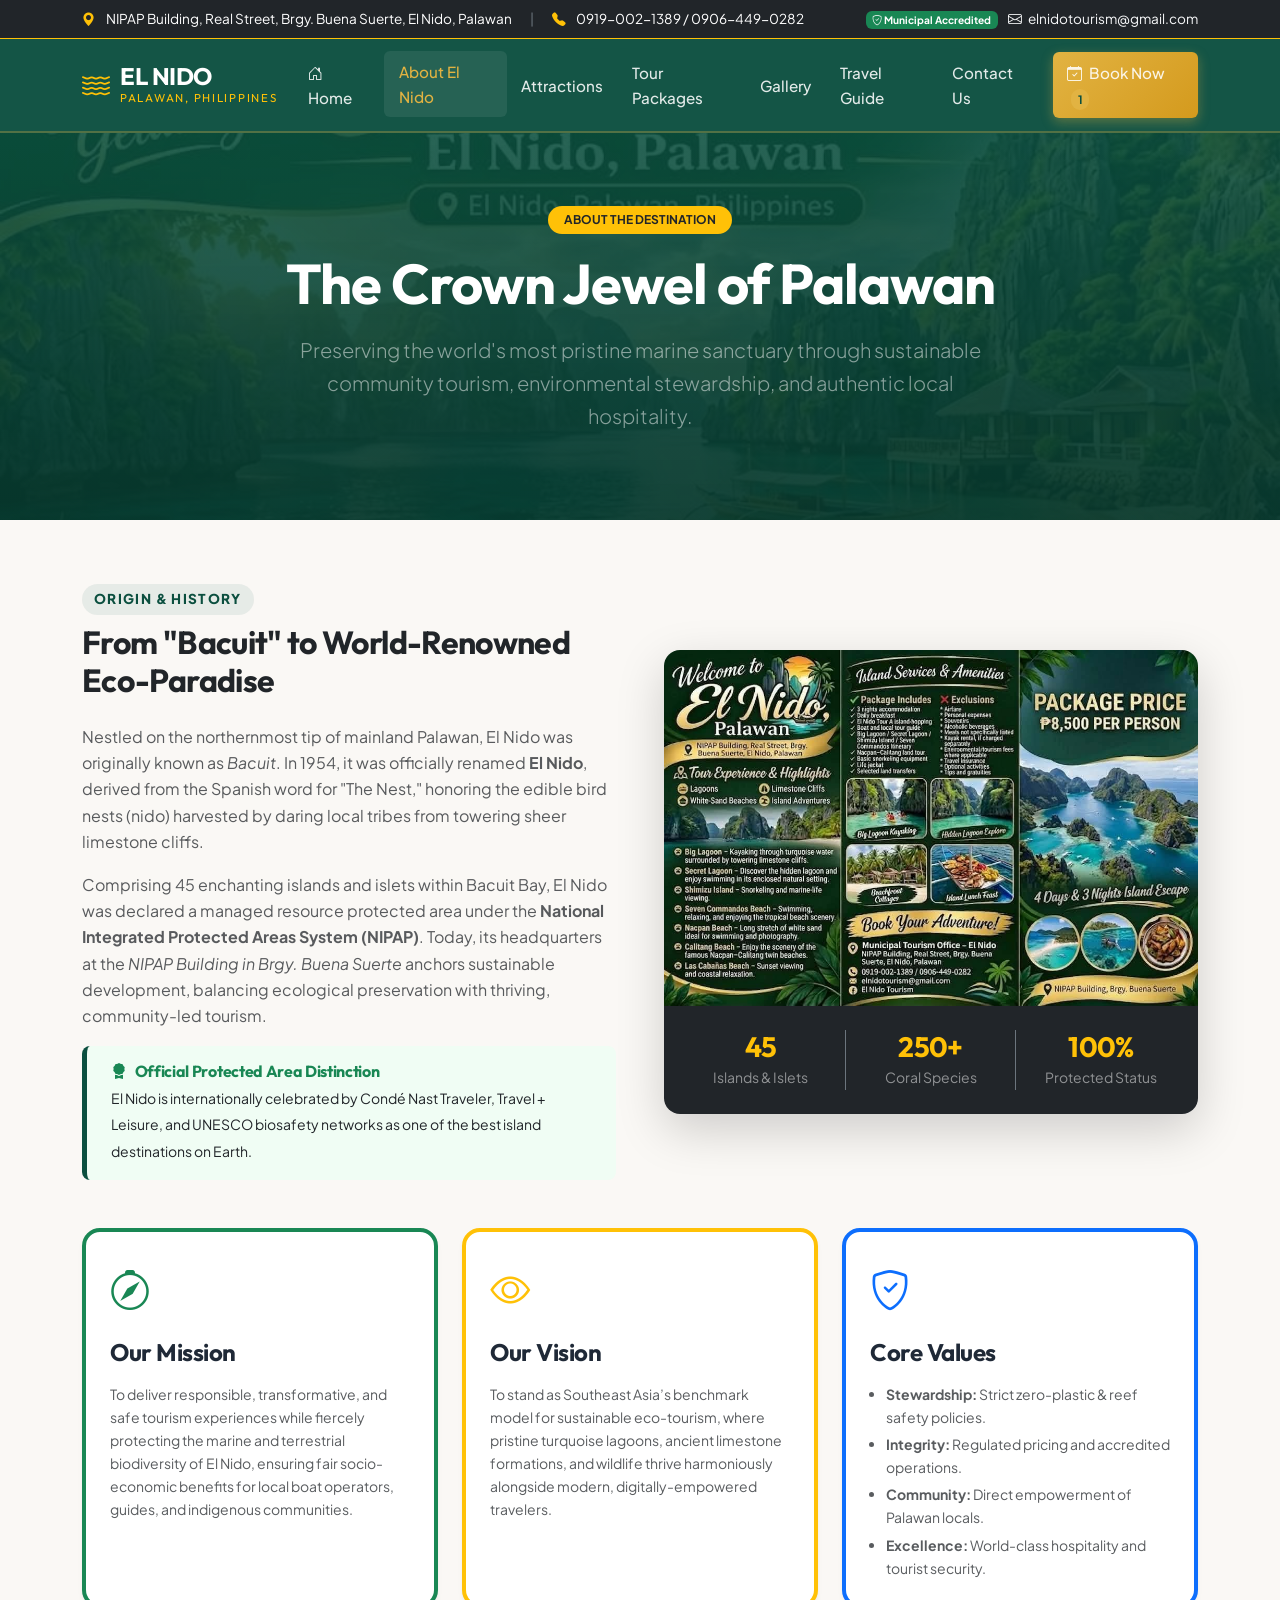
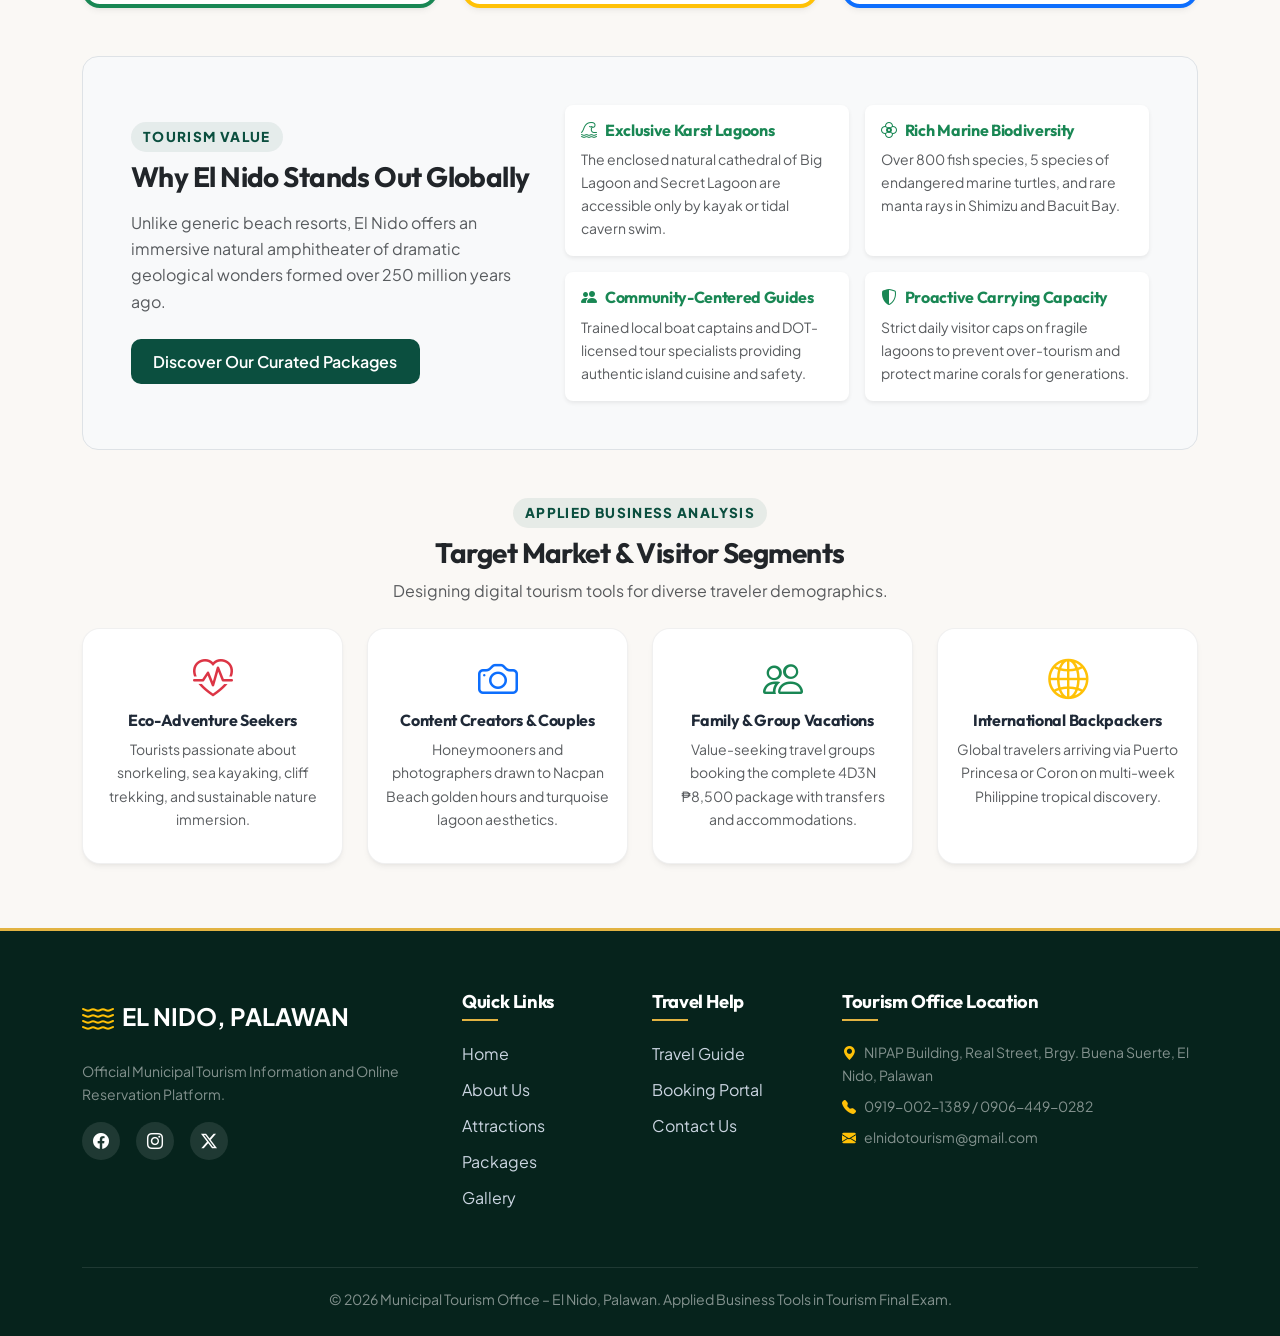
==== about.html @ 51c14d0a "Initial commit: El Nido Palawan Tourism Website" ====
<!DOCTYPE html>
<html lang="en">
<head>
  <meta charset="UTF-8">
  <meta name="viewport" content="width=device-width, initial-scale=1.0">
  <title>About Us | Municipal Tourism Office - El Nido, Palawan</title>
  <meta name="description" content="Discover the background, mission, vision, history, and ecological significance of El Nido, Palawan. Learn how the Municipal Tourism Office safeguards the Bacuit Archipelago.">
  <link rel="preconnect" href="https://fonts.googleapis.com">
  <link rel="preconnect" href="https://fonts.gstatic.com" crossorigin>
  <link href="https://fonts.googleapis.com/css2?family=Outfit:wght@400;600;700;800&family=Plus+Jakarta+Sans:wght@300;400;500;600;700&display=swap" rel="stylesheet">
  <link href="https://cdn.jsdelivr.net/npm/bootstrap@5.3.3/dist/css/bootstrap.min.css" rel="stylesheet">
  <link rel="stylesheet" href="https://cdn.jsdelivr.net/npm/bootstrap-icons@1.11.3/font/bootstrap-icons.min.css">
  <link rel="stylesheet" href="assets/css/style.css">
</head>
<body>

  <!-- TOP TICKER -->
  <div class="py-2 px-3 bg-dark text-white border-bottom border-warning d-none d-md-block" style="font-size: 0.85rem;">
    <div class="container d-flex justify-content-between align-items-center">
      <div>
        <i class="bi bi-geo-alt-fill text-warning me-2"></i>
        <span>NIPAP Building, Real Street, Brgy. Buena Suerte, El Nido, Palawan</span>
        <span class="mx-3 text-secondary">|</span>
        <i class="bi bi-telephone-fill text-warning me-2"></i>
        <span>0919-002-1389 / 0906-449-0282</span>
      </div>
      <div>
        <span class="badge bg-success me-2"><i class="bi bi-shield-check"></i> Municipal Accredited</span>
        <span class="text-light"><i class="bi bi-envelope me-1"></i> elnidotourism@gmail.com</span>
      </div>
    </div>
  </div>

  <!-- NAVIGATION -->
  <nav class="navbar navbar-expand-lg elnido-navbar sticky-top">
    <div class="container">
      <a class="navbar-brand" href="index.html">
        <i class="bi bi-water text-warning fs-3"></i>
        <div>
          <span class="d-block brand-font fw-bold lh-1 text-white">EL NIDO</span>
          <span class="d-block small text-warning fw-normal" style="font-size: 0.72rem; letter-spacing: 0.15em;">PALAWAN, PHILIPPINES</span>
        </div>
      </a>
      <button class="navbar-toggler text-white border-white" type="button" data-bs-toggle="collapse" data-bs-target="#navbarMain">
        <i class="bi bi-list fs-2"></i>
      </button>
      <div class="collapse navbar-collapse" id="navbarMain">
        <ul class="navbar-nav ms-auto mb-2 mb-lg-0 align-items-lg-center">
          <li class="nav-item"><a class="nav-link" href="index.html"><i class="bi bi-house-door me-1"></i> Home</a></li>
          <li class="nav-item"><a class="nav-link active" href="about.html">About El Nido</a></li>
          <li class="nav-item"><a class="nav-link" href="destinations.html">Attractions</a></li>
          <li class="nav-item"><a class="nav-link" href="packages.html">Tour Packages</a></li>
          <li class="nav-item"><a class="nav-link" href="gallery.html">Gallery</a></li>
          <li class="nav-item"><a class="nav-link" href="travel-info.html">Travel Guide</a></li>
          <li class="nav-item"><a class="nav-link" href="contact.html">Contact Us</a></li>
          <li class="nav-item ms-lg-2">
            <a class="nav-link nav-cta-btn" href="booking.html">
              <i class="bi bi-calendar-check me-1"></i> Book Now
              <span class="badge-count" id="bookingCountBadge">0</span>
            </a>
          </li>
        </ul>
      </div>
    </div>
  </nav>

  <!-- PAGE HEADER -->
  <header class="py-5 text-white" style="background: linear-gradient(rgba(11, 79, 63, 0.88), rgba(7, 56, 45, 0.94)), url('assets/images/brochure_back.jpg') center/cover no-repeat;">
    <div class="container py-4 text-center">
      <span class="badge bg-warning text-dark px-3 py-2 rounded-pill fw-bold text-uppercase mb-3">About the Destination</span>
      <h1 class="display-4 fw-bold mb-3">The Crown Jewel of Palawan</h1>
      <p class="lead text-white-50 mx-auto" style="max-width: 720px;">
        Preserving the world's most pristine marine sanctuary through sustainable community tourism, environmental stewardship, and authentic local hospitality.
      </p>
    </div>
  </header>

  <!-- MAIN ABOUT CONTENT -->
  <main class="py-5">
    <div class="container py-3">
      
      <!-- History and Background Section -->
      <div class="row align-items-center g-5 mb-5">
        <div class="col-lg-6">
          <span class="section-tag">Origin &amp; History</span>
          <h2 class="fw-bold text-dark mb-4">From "Bacuit" to World-Renowned Eco-Paradise</h2>
          <p class="text-muted">
            Nestled on the northernmost tip of mainland Palawan, El Nido was originally known as <em>Bacuit</em>. In 1954, it was officially renamed <strong>El Nido</strong>, derived from the Spanish word for "The Nest," honoring the edible bird nests (nido) harvested by daring local tribes from towering sheer limestone cliffs.
          </p>
          <p class="text-muted">
            Comprising 45 enchanting islands and islets within Bacuit Bay, El Nido was declared a managed resource protected area under the <strong>National Integrated Protected Areas System (NIPAP)</strong>. Today, its headquarters at the <em>NIPAP Building in Brgy. Buena Suerte</em> anchors sustainable development, balancing ecological preservation with thriving, community-led tourism.
          </p>
          <div class="official-brochure-banner mt-3">
            <h6 class="fw-bold text-success mb-1"><i class="bi bi-award-fill me-2"></i>Official Protected Area Distinction</h6>
            <small class="text-dark">El Nido is internationally celebrated by Condé Nast Traveler, Travel + Leisure, and UNESCO biosafety networks as one of the best island destinations on Earth.</small>
          </div>
        </div>
        <div class="col-lg-6">
          <div class="card border-0 shadow-lg rounded-4 overflow-hidden">
            <img src="assets/images/brochure_front.jpg" alt="El Nido Palawan Landscapes" class="img-fluid" style="object-position: center; max-height: 440px; object-fit: cover;">
            <div class="card-body bg-dark text-white p-4">
              <div class="row text-center">
                <div class="col-4 border-end border-secondary">
                  <h3 class="fw-bold text-warning mb-0">45</h3>
                  <small class="text-white-50">Islands &amp; Islets</small>
                </div>
                <div class="col-4 border-end border-secondary">
                  <h3 class="fw-bold text-warning mb-0">250+</h3>
                  <small class="text-white-50">Coral Species</small>
                </div>
                <div class="col-4">
                  <h3 class="fw-bold text-warning mb-0">100%</h3>
                  <small class="text-white-50">Protected Status</small>
                </div>
              </div>
            </div>
          </div>
        </div>
      </div>

      <!-- Mission, Vision & Core Values -->
      <div class="row g-4 mb-5">
        <div class="col-md-4">
          <div class="custom-card p-4 h-100 border-top border-4 border-success">
            <div class="text-success fs-1 mb-3"><i class="bi bi-compass"></i></div>
            <h4 class="fw-bold mb-3">Our Mission</h4>
            <p class="text-muted small">
              To deliver responsible, transformative, and safe tourism experiences while fiercely protecting the marine and terrestrial biodiversity of El Nido, ensuring fair socio-economic benefits for local boat operators, guides, and indigenous communities.
            </p>
          </div>
        </div>
        <div class="col-md-4">
          <div class="custom-card p-4 h-100 border-top border-4 border-warning">
            <div class="text-warning fs-1 mb-3"><i class="bi bi-eye"></i></div>
            <h4 class="fw-bold mb-3">Our Vision</h4>
            <p class="text-muted small">
              To stand as Southeast Asia’s benchmark model for sustainable eco-tourism, where pristine turquoise lagoons, ancient limestone formations, and wildlife thrive harmoniously alongside modern, digitally-empowered travelers.
            </p>
          </div>
        </div>
        <div class="col-md-4">
          <div class="custom-card p-4 h-100 border-top border-4 border-primary">
            <div class="text-primary fs-1 mb-3"><i class="bi bi-shield-check"></i></div>
            <h4 class="fw-bold mb-3">Core Values</h4>
            <ul class="text-muted small ps-3 mb-0">
              <li class="mb-1"><strong>Stewardship:</strong> Strict zero-plastic &amp; reef safety policies.</li>
              <li class="mb-1"><strong>Integrity:</strong> Regulated pricing and accredited operations.</li>
              <li class="mb-1"><strong>Community:</strong> Direct empowerment of Palawan locals.</li>
              <li><strong>Excellence:</strong> World-class hospitality and tourist security.</li>
            </ul>
          </div>
        </div>
      </div>

      <!-- Competitive Advantage & Unique Characteristics -->
      <div class="bg-light p-4 p-md-5 rounded-4 border mb-5">
        <div class="row g-4 align-items-center">
          <div class="col-lg-5">
            <span class="section-tag">Tourism Value</span>
            <h3 class="fw-bold text-dark mb-3">Why El Nido Stands Out Globally</h3>
            <p class="text-muted">
              Unlike generic beach resorts, El Nido offers an immersive natural amphitheater of dramatic geological wonders formed over 250 million years ago.
            </p>
            <a href="packages.html" class="btn btn-emerald mt-2">Discover Our Curated Packages</a>
          </div>
          <div class="col-lg-7">
            <div class="row g-3">
              <div class="col-sm-6">
                <div class="bg-white p-3 rounded-3 shadow-sm h-100">
                  <h6 class="fw-bold text-success mb-2"><i class="bi bi-tsunami me-2"></i>Exclusive Karst Lagoons</h6>
                  <p class="small text-muted mb-0">The enclosed natural cathedral of Big Lagoon and Secret Lagoon are accessible only by kayak or tidal cavern swim.</p>
                </div>
              </div>
              <div class="col-sm-6">
                <div class="bg-white p-3 rounded-3 shadow-sm h-100">
                  <h6 class="fw-bold text-success mb-2"><i class="bi bi-flower2 me-2"></i>Rich Marine Biodiversity</h6>
                  <p class="small text-muted mb-0">Over 800 fish species, 5 species of endangered marine turtles, and rare manta rays in Shimizu and Bacuit Bay.</p>
                </div>
              </div>
              <div class="col-sm-6">
                <div class="bg-white p-3 rounded-3 shadow-sm h-100">
                  <h6 class="fw-bold text-success mb-2"><i class="bi bi-people-fill me-2"></i>Community-Centered Guides</h6>
                  <p class="small text-muted mb-0">Trained local boat captains and DOT-licensed tour specialists providing authentic island cuisine and safety.</p>
                </div>
              </div>
              <div class="col-sm-6">
                <div class="bg-white p-3 rounded-3 shadow-sm h-100">
                  <h6 class="fw-bold text-success mb-2"><i class="bi bi-shield-shaded me-2"></i>Proactive Carrying Capacity</h6>
                  <p class="small text-muted mb-0">Strict daily visitor caps on fragile lagoons to prevent over-tourism and protect marine corals for generations.</p>
                </div>
              </div>
            </div>
          </div>
        </div>
      </div>

      <!-- Target Market Analysis (Academic Requirement) -->
      <div class="text-center mb-4">
        <span class="section-tag">Applied Business Analysis</span>
        <h3 class="fw-bold text-dark">Target Market &amp; Visitor Segments</h3>
        <p class="text-muted mx-auto" style="max-width: 600px;">Designing digital tourism tools for diverse traveler demographics.</p>
      </div>

      <div class="row g-4">
        <div class="col-md-3">
          <div class="custom-card p-3 text-center h-100">
            <i class="bi bi-heart-pulse text-danger fs-1 mb-2"></i>
            <h6 class="fw-bold">Eco-Adventure Seekers</h6>
            <p class="small text-muted">Tourists passionate about snorkeling, sea kayaking, cliff trekking, and sustainable nature immersion.</p>
          </div>
        </div>
        <div class="col-md-3">
          <div class="custom-card p-3 text-center h-100">
            <i class="bi bi-camera text-primary fs-1 mb-2"></i>
            <h6 class="fw-bold">Content Creators &amp; Couples</h6>
            <p class="small text-muted">Honeymooners and photographers drawn to Nacpan Beach golden hours and turquoise lagoon aesthetics.</p>
          </div>
        </div>
        <div class="col-md-3">
          <div class="custom-card p-3 text-center h-100">
            <i class="bi bi-people text-success fs-1 mb-2"></i>
            <h6 class="fw-bold">Family &amp; Group Vacations</h6>
            <p class="small text-muted">Value-seeking travel groups booking the complete 4D3N ₱8,500 package with transfers and accommodations.</p>
          </div>
        </div>
        <div class="col-md-3">
          <div class="custom-card p-3 text-center h-100">
            <i class="bi bi-globe2 text-warning fs-1 mb-2"></i>
            <h6 class="fw-bold">International Backpackers</h6>
            <p class="small text-muted">Global travelers arriving via Puerto Princesa or Coron on multi-week Philippine tropical discovery.</p>
          </div>
        </div>
      </div>

    </div>
  </main>

  <!-- FOOTER -->
  <footer class="elnido-footer">
    <div class="container">
      <div class="row g-4">
        <div class="col-lg-4 col-md-6">
          <div class="d-flex align-items-center gap-2 mb-3">
            <i class="bi bi-water text-warning fs-2"></i>
            <span class="fs-4 fw-bold text-white">EL NIDO, PALAWAN</span>
          </div>
          <p class="small text-white-50 mb-3">
            Official Municipal Tourism Information and Online Reservation Platform.
          </p>
          <div class="d-flex gap-2">
            <a href="https://facebook.com" target="_blank" class="social-icon-btn"><i class="bi bi-facebook"></i></a>
            <a href="https://instagram.com" target="_blank" class="social-icon-btn"><i class="bi bi-instagram"></i></a>
            <a href="https://twitter.com" target="_blank" class="social-icon-btn"><i class="bi bi-twitter-x"></i></a>
          </div>
        </div>
        <div class="col-lg-2 col-md-6 col-6">
          <h5 class="footer-heading">Quick Links</h5>
          <ul class="footer-links">
            <li><a href="index.html">Home</a></li>
            <li><a href="about.html">About Us</a></li>
            <li><a href="destinations.html">Attractions</a></li>
            <li><a href="packages.html">Packages</a></li>
            <li><a href="gallery.html">Gallery</a></li>
          </ul>
        </div>
        <div class="col-lg-2 col-md-6 col-6">
          <h5 class="footer-heading">Travel Help</h5>
          <ul class="footer-links">
            <li><a href="travel-info.html">Travel Guide</a></li>
            <li><a href="booking.html">Booking Portal</a></li>
            <li><a href="contact.html">Contact Us</a></li>
          </ul>
        </div>
        <div class="col-lg-4 col-md-6">
          <h5 class="footer-heading">Tourism Office Location</h5>
          <p class="small text-white-50 mb-2"><i class="bi bi-geo-alt-fill text-warning me-2"></i>NIPAP Building, Real Street, Brgy. Buena Suerte, El Nido, Palawan</p>
          <p class="small text-white-50 mb-2"><i class="bi bi-telephone-fill text-warning me-2"></i>0919-002-1389 / 0906-449-0282</p>
          <p class="small text-white-50 mb-0"><i class="bi bi-envelope-fill text-warning me-2"></i>elnidotourism@gmail.com</p>
        </div>
      </div>
      <div class="footer-bottom text-center text-white-50">
        &copy; 2026 Municipal Tourism Office – El Nido, Palawan. Applied Business Tools in Tourism Final Exam.
      </div>
    </div>
  </footer>

  <script src="https://cdn.jsdelivr.net/npm/bootstrap@5.3.3/dist/js/bootstrap.bundle.min.js"></script>
  <script src="assets/js/main.js"></script>
</body>
</html>
---- assets/css/style.css ----
/* ==========================================================================
   EL NIDO TOURISM - CUSTOM DESIGN SYSTEM (Vanilla CSS + Bootstrap 5.3)
   Palette: Tropical Emerald, Deep Ocean Blue, Sunset Gold, Palm Green, Warm Sand
   ========================================================================== */

:root {
  --primary-emerald: #0b4f3f;
  --primary-emerald-dark: #07382d;
  --primary-emerald-light: #166e58;
  --secondary-gold: #e2b342;
  --secondary-gold-hover: #cfa030;
  --ocean-blue: #0284c7;
  --ocean-deep: #0f172a;
  --sand-warm: #faf8f5;
  --sand-cream: #f4efe6;
  --text-dark: #1f2937;
  --text-muted: #64748b;
  --white: #ffffff;
  --glass-bg: rgba(255, 255, 255, 0.85);
  --glass-border: rgba(255, 255, 255, 0.3);
  --shadow-sm: 0 4px 6px -1px rgba(0, 0, 0, 0.05), 0 2px 4px -2px rgba(0, 0, 0, 0.05);
  --shadow-md: 0 10px 15px -3px rgba(0, 0, 0, 0.08), 0 4px 6px -4px rgba(0, 0, 0, 0.04);
  --shadow-lg: 0 20px 25px -5px rgba(0, 0, 0, 0.12), 0 8px 10px -6px rgba(0, 0, 0, 0.08);
  --transition-smooth: all 0.3s cubic-bezier(0.4, 0, 0.2, 1);
}

/* Typography & Global */
body {
  font-family: 'Plus Jakarta Sans', -apple-system, BlinkMacSystemFont, 'Segoe UI', Roboto, sans-serif;
  color: var(--text-dark);
  background-color: var(--sand-warm);
  line-height: 1.65;
  overflow-x: hidden;
}

h1, h2, h3, h4, h5, h6, .brand-font {
  font-family: 'Outfit', sans-serif;
  font-weight: 700;
  letter-spacing: -0.02em;
}

.font-playfair {
  font-family: 'Playfair Display', Georgia, serif;
}

/* Navbar Custom Styling */
.elnido-navbar {
  background: rgba(11, 79, 63, 0.96);
  backdrop-filter: blur(12px);
  -webkit-backdrop-filter: blur(12px);
  border-bottom: 2px solid rgba(226, 179, 66, 0.3);
  transition: var(--transition-smooth);
  padding: 0.8rem 0;
  z-index: 1030;
}

.elnido-navbar .navbar-brand {
  font-family: 'Outfit', sans-serif;
  font-weight: 800;
  font-size: 1.5rem;
  color: #fff !important;
  display: flex;
  align-items: center;
  gap: 10px;
}

.elnido-navbar .navbar-brand span.highlight {
  color: var(--secondary-gold);
}

.elnido-navbar .nav-link {
  color: rgba(255, 255, 255, 0.88) !important;
  font-weight: 500;
  font-size: 0.95rem;
  padding: 0.5rem 0.9rem !important;
  border-radius: 6px;
  transition: var(--transition-smooth);
}

.elnido-navbar .nav-link:hover,
.elnido-navbar .nav-link.active {
  color: var(--secondary-gold) !important;
  background: rgba(255, 255, 255, 0.08);
  transform: translateY(-1px);
}

.nav-cta-btn {
  background: linear-gradient(135deg, var(--secondary-gold), #d49a1d);
  color: #083327 !important;
  font-weight: 700;
  border-radius: 30px;
  padding: 0.5rem 1.4rem !important;
  box-shadow: 0 4px 12px rgba(226, 179, 66, 0.35);
  transition: var(--transition-smooth);
}

.nav-cta-btn:hover {
  transform: translateY(-2px);
  box-shadow: 0 6px 18px rgba(226, 179, 66, 0.5);
  background: #f7c959;
}

/* Badge Notification Cart / Saved */
.badge-count {
  font-size: 0.72rem;
  padding: 0.25em 0.55em;
  border-radius: 50rem;
  background-color: var(--secondary-gold);
  color: #0b4f3f;
  font-weight: 700;
  margin-left: 4px;
}

/* Hero Section */
.hero-wrapper {
  position: relative;
  min-height: 85vh;
  display: flex;
  align-items: center;
  background: linear-gradient(rgba(11, 79, 63, 0.72), rgba(7, 56, 45, 0.82)),
              url('../images/brochure_back.jpg') center/cover no-repeat;
  color: white;
  padding: 120px 0 80px 0;
}

.hero-badge {
  display: inline-flex;
  align-items: center;
  gap: 8px;
  background: rgba(255, 255, 255, 0.15);
  border: 1px solid rgba(226, 179, 66, 0.5);
  color: #f7df94;
  padding: 6px 16px;
  border-radius: 30px;
  font-size: 0.88rem;
  text-transform: uppercase;
  letter-spacing: 0.08em;
  margin-bottom: 1.2rem;
  backdrop-filter: blur(6px);
}

.hero-title {
  font-size: clamp(2.5rem, 5vw, 4.2rem);
  font-weight: 900;
  line-height: 1.15;
  margin-bottom: 1.25rem;
}

.hero-title span {
  color: var(--secondary-gold);
}

.hero-lead {
  font-size: clamp(1.05rem, 2vw, 1.3rem);
  font-weight: 400;
  max-width: 650px;
  margin-bottom: 2rem;
  color: rgba(255, 255, 255, 0.9);
}

/* Hero Quick Stats */
.hero-stats-card {
  background: rgba(255, 255, 255, 0.12);
  border: 1px solid rgba(255, 255, 255, 0.25);
  backdrop-filter: blur(14px);
  -webkit-backdrop-filter: blur(14px);
  border-radius: 18px;
  padding: 1.8rem;
  box-shadow: var(--shadow-lg);
}

.hero-stat-item {
  border-bottom: 1px solid rgba(255, 255, 255, 0.12);
  padding-bottom: 0.8rem;
  margin-bottom: 0.8rem;
}
.hero-stat-item:last-child {
  border-bottom: none;
  margin-bottom: 0;
  padding-bottom: 0;
}

/* Buttons */
.btn-tropical-gold {
  background: linear-gradient(135deg, var(--secondary-gold), #d49a1d);
  color: #07382d;
  font-weight: 700;
  padding: 0.75rem 1.8rem;
  border-radius: 30px;
  border: none;
  box-shadow: 0 4px 14px rgba(226, 179, 66, 0.4);
  transition: var(--transition-smooth);
}
.btn-tropical-gold:hover {
  background: #f7c959;
  color: #07382d;
  transform: translateY(-2px);
  box-shadow: 0 8px 20px rgba(226, 179, 66, 0.55);
}

.btn-tropical-outline {
  background: transparent;
  color: #ffffff;
  border: 2px solid rgba(255, 255, 255, 0.8);
  font-weight: 600;
  padding: 0.7rem 1.6rem;
  border-radius: 30px;
  transition: var(--transition-smooth);
}
.btn-tropical-outline:hover {
  background: rgba(255, 255, 255, 0.2);
  border-color: #ffffff;
  color: #ffffff;
  transform: translateY(-2px);
}

.btn-emerald {
  background: var(--primary-emerald);
  color: #fff;
  font-weight: 600;
  border-radius: 10px;
  padding: 0.65rem 1.4rem;
  border: none;
  transition: var(--transition-smooth);
}
.btn-emerald:hover {
  background: var(--primary-emerald-dark);
  color: var(--secondary-gold);
  transform: translateY(-2px);
  box-shadow: var(--shadow-md);
}

/* Section Header */
.section-tag {
  color: var(--primary-emerald);
  font-weight: 800;
  text-transform: uppercase;
  font-size: 0.85rem;
  letter-spacing: 0.1em;
  display: inline-block;
  margin-bottom: 0.5rem;
  background: rgba(11, 79, 63, 0.08);
  padding: 4px 12px;
  border-radius: 20px;
}

.section-title {
  font-size: clamp(2rem, 3.2vw, 2.75rem);
  color: var(--primary-emerald-dark);
  margin-bottom: 1rem;
}

.section-subtitle {
  color: var(--text-muted);
  max-width: 680px;
  margin: 0 auto 2.5rem auto;
  font-size: 1.05rem;
}

/* Cards & Components */
.custom-card {
  background: #ffffff;
  border-radius: 18px;
  border: 1px solid rgba(0, 0, 0, 0.06);
  box-shadow: var(--shadow-sm);
  transition: var(--transition-smooth);
  overflow: hidden;
}

.custom-card:hover {
  transform: translateY(-6px);
  box-shadow: var(--shadow-lg);
  border-color: rgba(226, 179, 66, 0.4);
}

.card-img-wrapper {
  position: relative;
  overflow: hidden;
  height: 230px;
}

.card-img-wrapper img {
  width: 100%;
  height: 100%;
  object-fit: cover;
  transition: transform 0.6s cubic-bezier(0.4, 0, 0.2, 1);
}

.custom-card:hover .card-img-wrapper img {
  transform: scale(1.08);
}

.card-badge-top {
  position: absolute;
  top: 12px;
  right: 12px;
  background: rgba(11, 79, 63, 0.9);
  color: var(--secondary-gold);
  padding: 4px 10px;
  border-radius: 20px;
  font-size: 0.78rem;
  font-weight: 700;
  backdrop-filter: blur(4px);
}

/* Package Feature Box */
.package-card {
  border: 2px solid transparent;
  transition: var(--transition-smooth);
  position: relative;
}

.package-card.featured {
  border-color: var(--secondary-gold);
  transform: scale(1.02);
}

.package-ribbon {
  position: absolute;
  top: -12px;
  left: 50%;
  transform: translateX(-50%);
  background: var(--secondary-gold);
  color: var(--primary-emerald-dark);
  font-weight: 800;
  font-size: 0.75rem;
  text-transform: uppercase;
  letter-spacing: 0.05em;
  padding: 4px 16px;
  border-radius: 20px;
  box-shadow: 0 4px 8px rgba(0,0,0,0.15);
}

.package-price-tag {
  font-size: 2.2rem;
  font-weight: 900;
  color: var(--primary-emerald);
}

.check-list, .cross-list {
  list-style: none;
  padding-left: 0;
  font-size: 0.92rem;
}

.check-list li {
  margin-bottom: 0.5rem;
  display: flex;
  align-items: flex-start;
  gap: 8px;
}
.check-list li i {
  color: #10b981;
  margin-top: 3px;
}

.cross-list li {
  margin-bottom: 0.45rem;
  display: flex;
  align-items: flex-start;
  gap: 8px;
  color: #6b7280;
}
.cross-list li i {
  color: #ef4444;
  margin-top: 3px;
}

/* Interactive Currency Calculator */
.calc-card {
  background: linear-gradient(145deg, #07382d, #0b4f3f);
  color: white;
  border-radius: 20px;
  padding: 2rem;
  box-shadow: var(--shadow-lg);
}

.calc-result-box {
  background: rgba(255, 255, 255, 0.1);
  border: 1px dashed rgba(226, 179, 66, 0.5);
  border-radius: 12px;
  padding: 1.25rem;
  text-align: center;
}

/* Gallery Filter & Grid */
.gallery-filter-btn {
  background: white;
  border: 1px solid #e2e8f0;
  color: #475569;
  font-weight: 600;
  padding: 6px 16px;
  border-radius: 25px;
  margin: 4px;
  transition: var(--transition-smooth);
}
.gallery-filter-btn.active, .gallery-filter-btn:hover {
  background: var(--primary-emerald);
  color: white;
  border-color: var(--primary-emerald);
}

.gallery-item {
  border-radius: 16px;
  overflow: hidden;
  position: relative;
  height: 260px;
  cursor: pointer;
}

.gallery-item img {
  width: 100%;
  height: 100%;
  object-fit: cover;
  transition: transform 0.5s ease;
}

.gallery-item:hover img {
  transform: scale(1.1);
}

.gallery-caption {
  position: absolute;
  bottom: 0;
  left: 0;
  right: 0;
  background: linear-gradient(transparent, rgba(7, 56, 45, 0.95));
  color: white;
  padding: 24px 16px 12px;
  transform: translateY(10px);
  opacity: 0.9;
  transition: var(--transition-smooth);
}

.gallery-item:hover .gallery-caption {
  transform: translateY(0);
  opacity: 1;
}

/* Official Information Notice Banner (From Municipal Office in Brochure) */
.official-brochure-banner {
  background: #f0fdf4;
  border-left: 5px solid var(--primary-emerald);
  border-radius: 8px;
  padding: 1rem 1.5rem;
}

/* Database Local Storage UI Cards */
.booking-history-item {
  background: white;
  border-left: 4px solid var(--secondary-gold);
  border-radius: 8px;
  padding: 1rem;
  margin-bottom: 0.75rem;
  box-shadow: var(--shadow-sm);
  display: flex;
  justify-content: space-between;
  align-items: center;
}

/* Accordion Customization */
.accordion-button:not(.collapsed) {
  background-color: rgba(11, 79, 63, 0.08);
  color: var(--primary-emerald-dark);
  font-weight: 700;
}
.accordion-button:focus {
  box-shadow: 0 0 0 0.25rem rgba(11, 79, 63, 0.2);
}

/* Footer */
.elnido-footer {
  background: #06231c;
  color: #cbd5e1;
  padding-top: 60px;
  padding-bottom: 25px;
  border-top: 3px solid var(--secondary-gold);
}

.footer-heading {
  color: #ffffff;
  font-weight: 700;
  font-size: 1.15rem;
  margin-bottom: 1.25rem;
  position: relative;
  padding-bottom: 8px;
}

.footer-heading::after {
  content: '';
  position: absolute;
  bottom: 0;
  left: 0;
  width: 36px;
  height: 2px;
  background: var(--secondary-gold);
}

.footer-links {
  list-style: none;
  padding: 0;
}

.footer-links li {
  margin-bottom: 0.6rem;
}

.footer-links a {
  color: #cbd5e1;
  text-decoration: none;
  transition: var(--transition-smooth);
  display: inline-flex;
  align-items: center;
  gap: 6px;
}

.footer-links a:hover {
  color: var(--secondary-gold);
  padding-left: 4px;
}

.footer-bottom {
  border-top: 1px solid rgba(255, 255, 255, 0.1);
  margin-top: 40px;
  padding-top: 20px;
  font-size: 0.88rem;
}

.social-icon-btn {
  width: 38px;
  height: 38px;
  border-radius: 50%;
  display: inline-flex;
  align-items: center;
  justify-content: center;
  background: rgba(255, 255, 255, 0.1);
  color: #ffffff;
  margin-right: 8px;
  transition: var(--transition-smooth);
  text-decoration: none;
}

.social-icon-btn:hover {
  background: var(--secondary-gold);
  color: var(--primary-emerald-dark);
  transform: translateY(-3px);
}

/* Floating Action / Back to top */
.floating-booking-btn {
  position: fixed;
  bottom: 25px;
  right: 25px;
  z-index: 1000;
  background: var(--secondary-gold);
  color: var(--primary-emerald-dark);
  font-weight: 800;
  padding: 12px 22px;
  border-radius: 50px;
  box-shadow: 0 6px 20px rgba(0, 0, 0, 0.3);
  display: flex;
  align-items: center;
  gap: 8px;
  text-decoration: none;
  transition: var(--transition-smooth);
}
.floating-booking-btn:hover {
  background: #f7c959;
  color: #07382d;
  transform: scale(1.05);
}

/* Responsive adjustments */
@media (max-width: 991.98px) {
  .hero-wrapper {
    min-height: 70vh;
    padding: 100px 0 60px 0;
  }
}
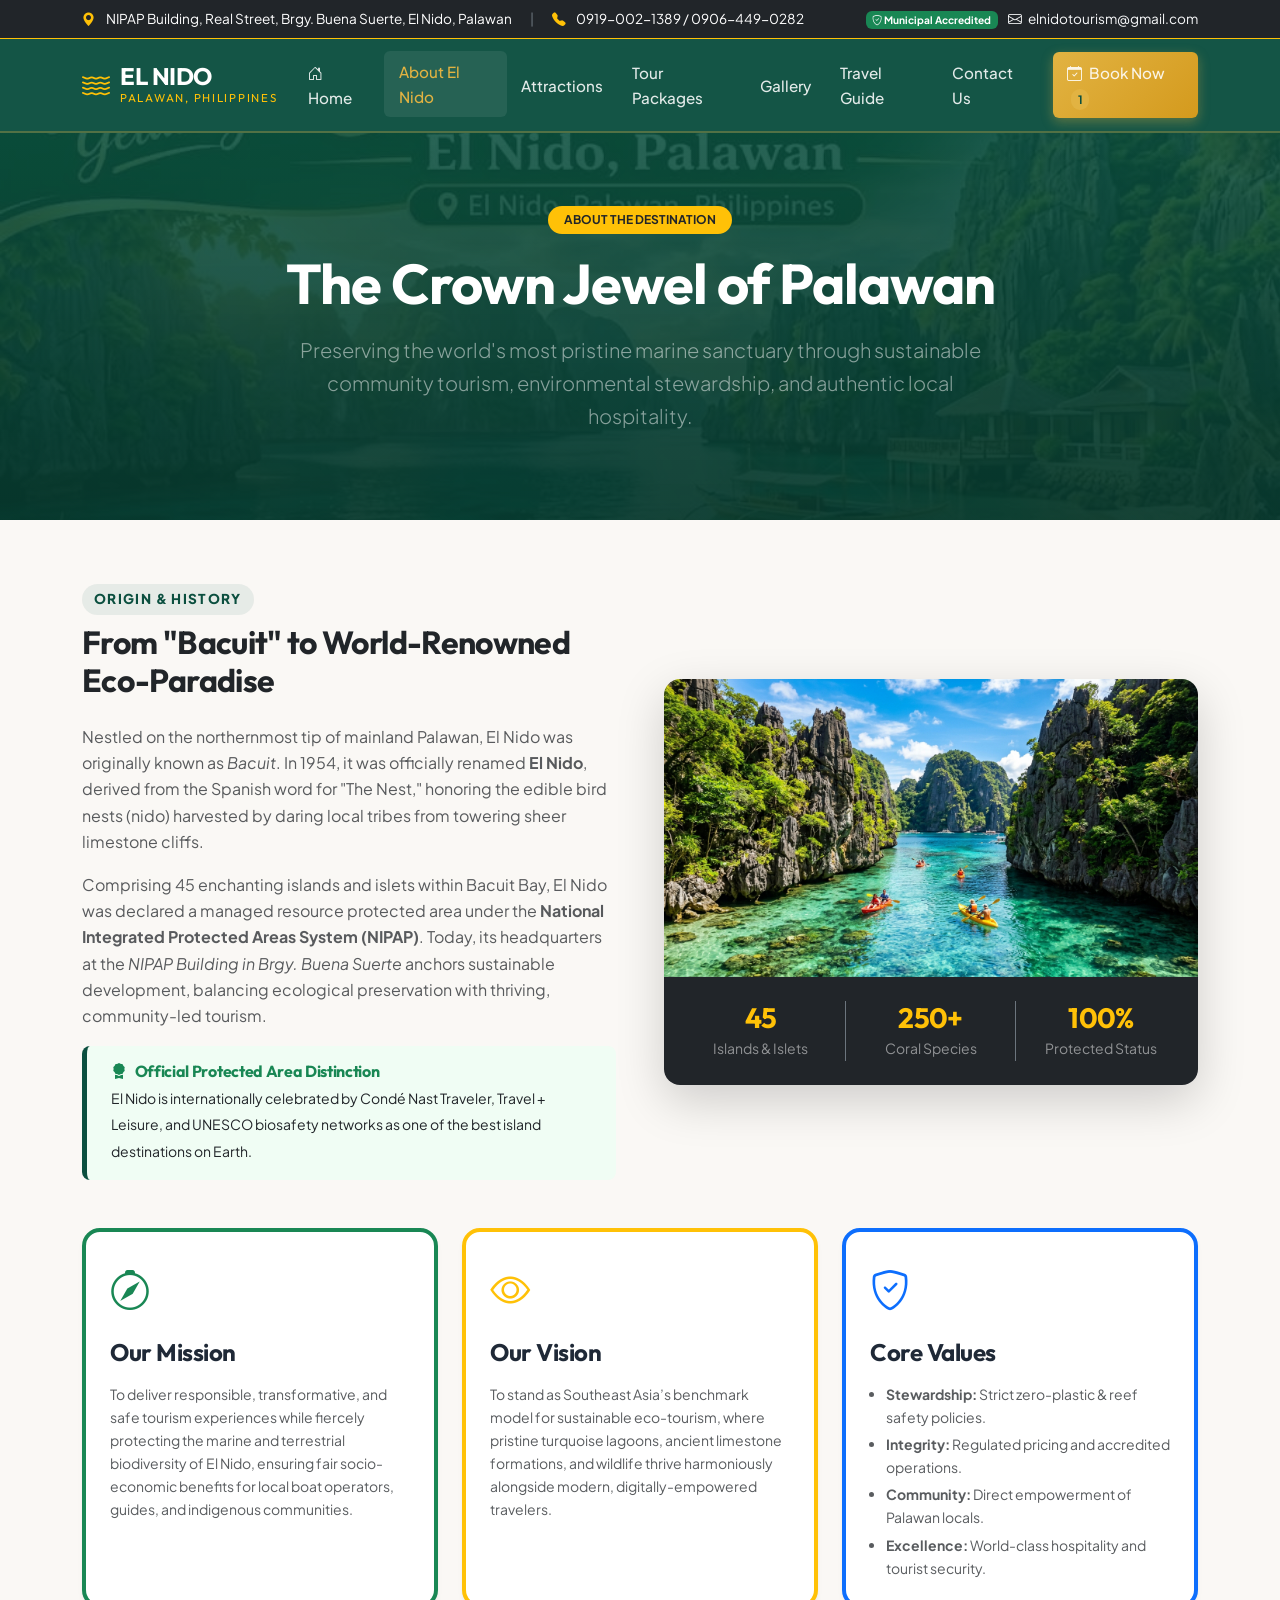
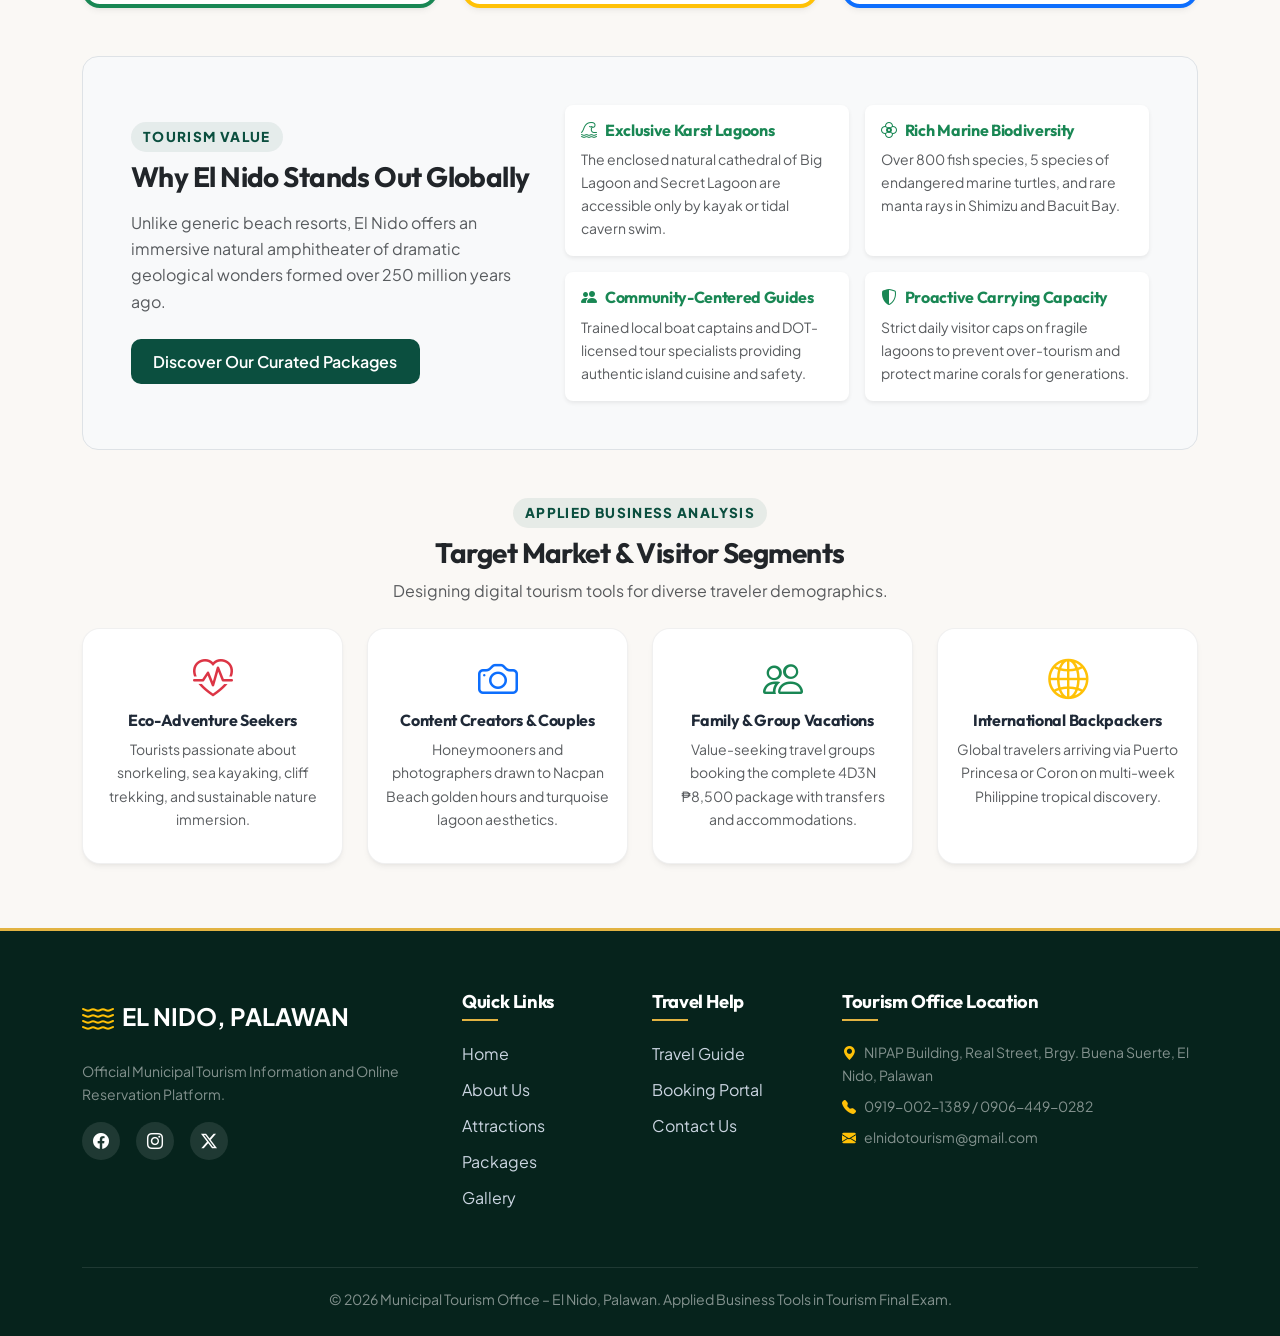
==== commit e914eaeb: "by l4nszxc- updated gallery and other images" ====
--- a/about.html
+++ b/about.html
@@ -97,7 +97,7 @@
         </div>
         <div class="col-lg-6">
           <div class="card border-0 shadow-lg rounded-4 overflow-hidden">
-            <img src="assets/images/brochure_front.jpg" alt="El Nido Palawan Landscapes" class="img-fluid" style="object-position: center; max-height: 440px; object-fit: cover;">
+            <img src="assets/images/big_lagoon.jpg" alt="El Nido Palawan Landscapes" class="img-fluid" style="object-position: center; max-height: 440px; object-fit: cover;">
             <div class="card-body bg-dark text-white p-4">
               <div class="row text-center">
                 <div class="col-4 border-end border-secondary">
--- a/assets/css/style.css
+++ b/assets/css/style.css
@@ -117,8 +117,8 @@
   min-height: 85vh;
   display: flex;
   align-items: center;
-  background: linear-gradient(rgba(11, 79, 63, 0.72), rgba(7, 56, 45, 0.82)),
-              url('../images/brochure_back.jpg') center/cover no-repeat;
+  background: linear-gradient(rgba(7, 56, 45, 0.65), rgba(7, 56, 45, 0.78)),
+              url('../images/big_lagoon.jpg') center/cover no-repeat;
   color: white;
   padding: 120px 0 80px 0;
 }
